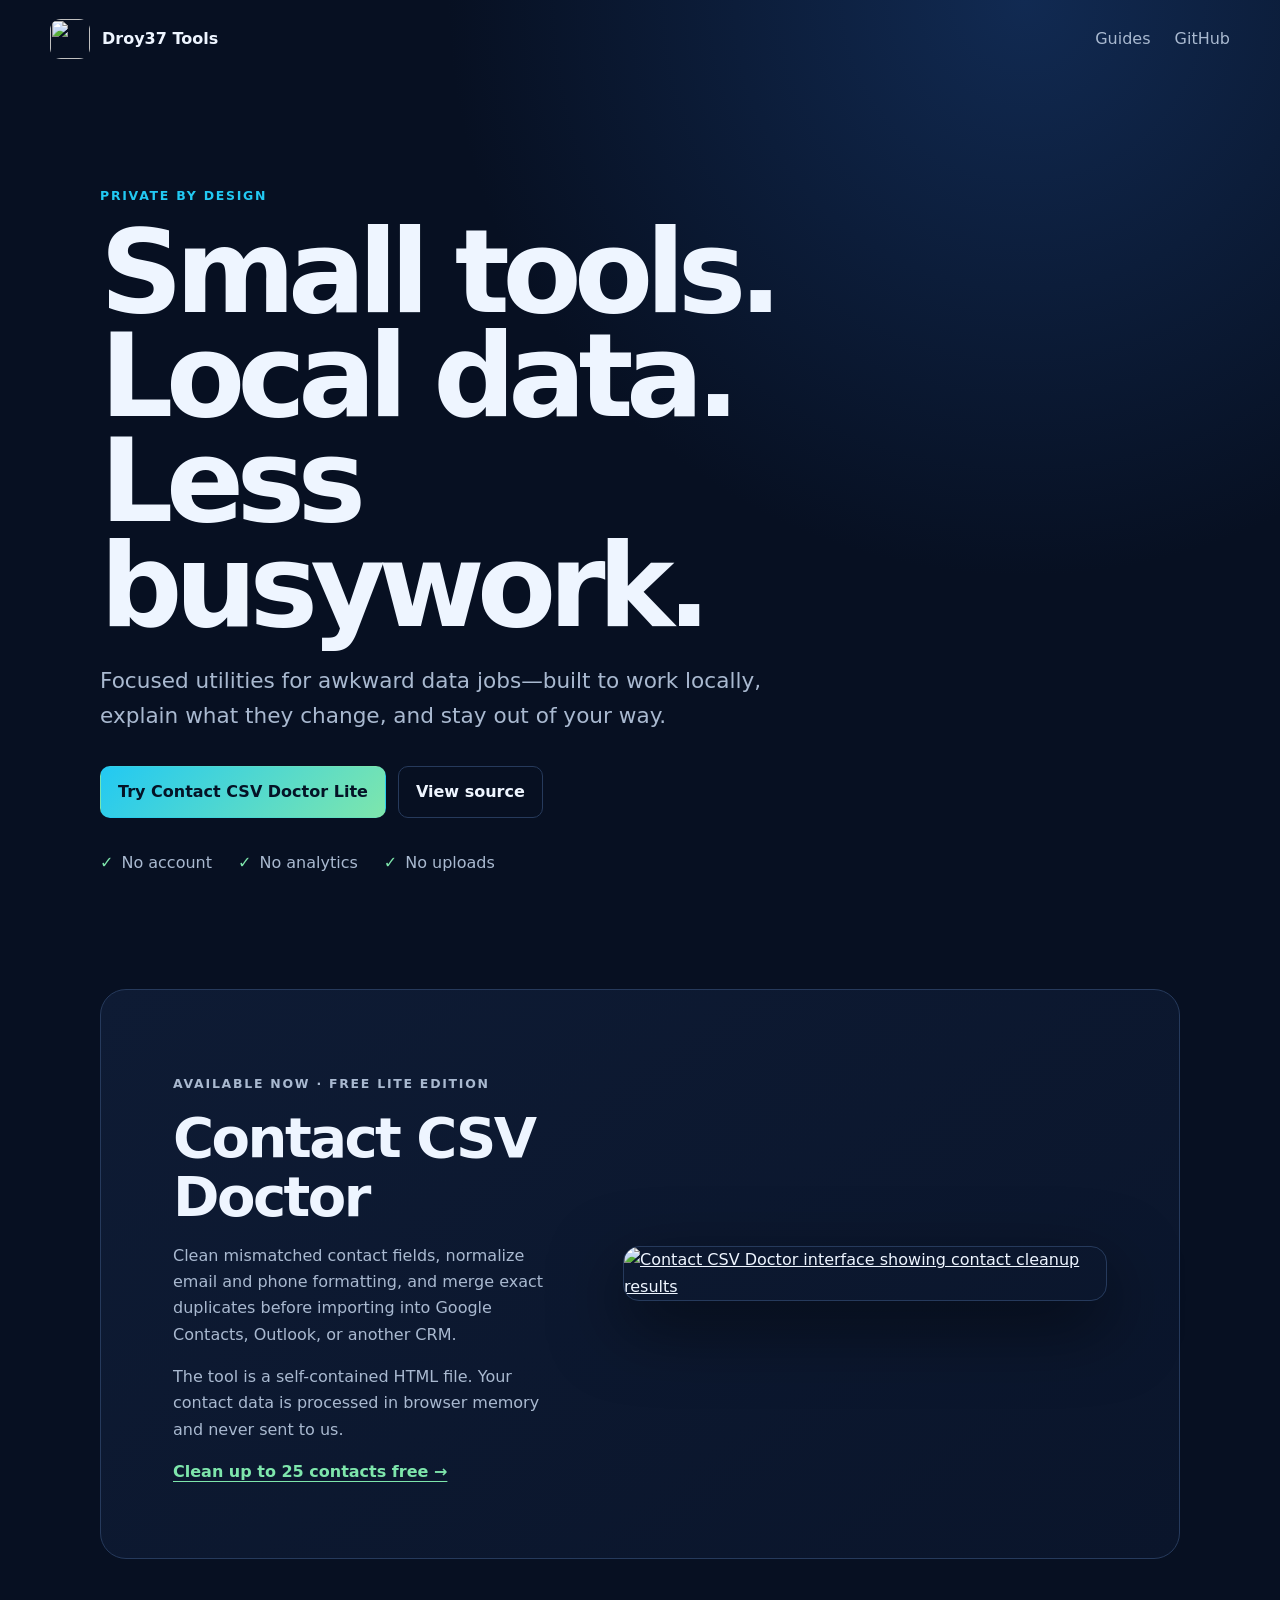
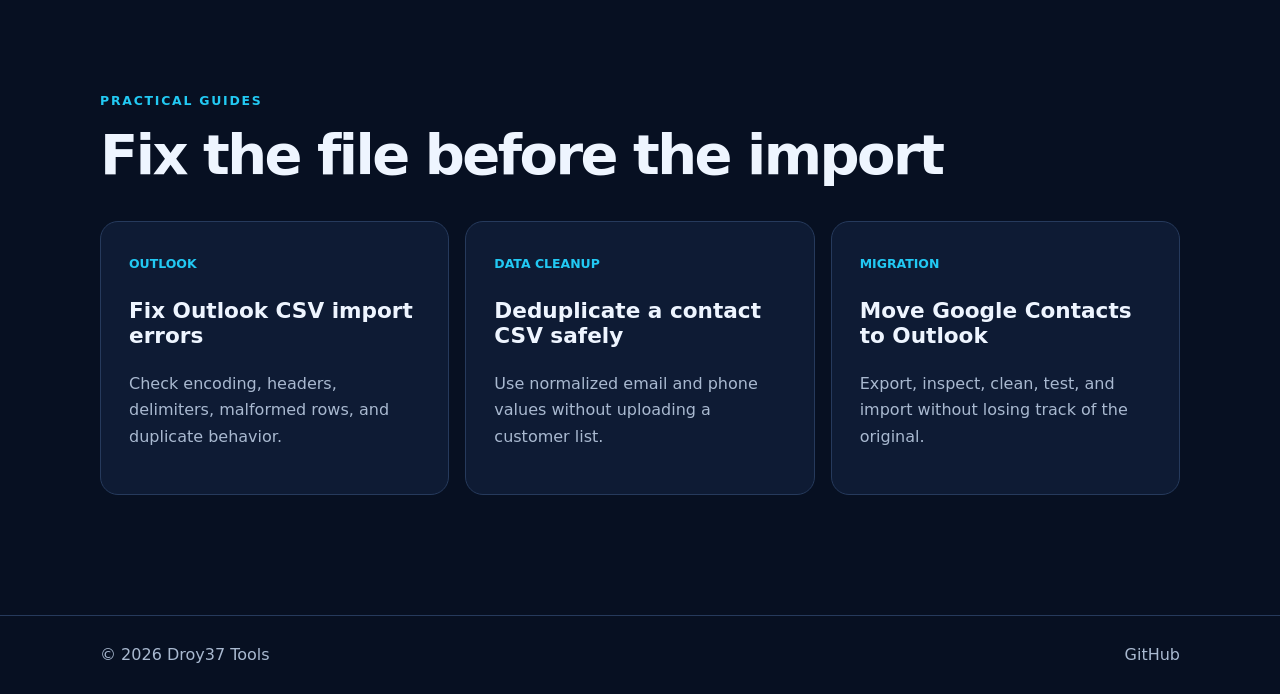
==== index.html @ afc52a99 "Launch Droy37 Tools brand site" ====
<!doctype html>
<html lang="en">
<head>
  <meta charset="utf-8">
  <meta name="viewport" content="width=device-width,initial-scale=1">
  <title>Droy37 Tools — Private, Practical Browser Tools</title>
  <meta name="description" content="Small, practical, privacy-friendly tools for everyday data and productivity tasks. Try Contact CSV Doctor free in your browser.">
  <link rel="canonical" href="https://droy37-tools.github.io/">
  <meta property="og:title" content="Droy37 Tools">
  <meta property="og:description" content="Small tools that keep your data on your device.">
  <meta property="og:type" content="website">
  <meta property="og:url" content="https://droy37-tools.github.io/">
  <meta property="og:image" content="https://droy37-tools.github.io/contact-csv-doctor/assets/preview.png">
  <link rel="stylesheet" href="/style.css">
  <script type="application/ld+json">{"@context":"https://schema.org","@type":"Organization","name":"Droy37 Tools","url":"https://droy37-tools.github.io/","sameAs":["https://github.com/Droy37-Tools"]}</script>
</head>
<body>
  <header class="site-header">
    <a class="brand" href="/"><img src="https://github.com/Droy37-Tools.png?size=96" width="40" height="40" alt=""><span>Droy37 Tools</span></a>
    <nav aria-label="Primary"><a href="#guides">Guides</a><a href="https://github.com/Droy37-Tools">GitHub</a></nav>
  </header>

  <main>
    <section class="hero wrap">
      <p class="eyebrow">Private by design</p>
      <h1>Small tools.<br>Local data.<br>Less busywork.</h1>
      <p class="lede">Focused utilities for awkward data jobs—built to work locally, explain what they change, and stay out of your way.</p>
      <div class="actions"><a class="button primary" href="https://droy37-tools.github.io/contact-csv-doctor/lite/">Try Contact CSV Doctor Lite</a><a class="button" href="https://github.com/Droy37-Tools/contact-csv-doctor">View source</a></div>
      <ul class="trust" aria-label="Product principles"><li>No account</li><li>No analytics</li><li>No uploads</li></ul>
    </section>

    <section class="product wrap" aria-labelledby="product-title">
      <div>
        <p class="eyebrow">Available now · Free Lite edition</p>
        <h2 id="product-title">Contact CSV Doctor</h2>
        <p>Clean mismatched contact fields, normalize email and phone formatting, and merge exact duplicates before importing into Google Contacts, Outlook, or another CRM.</p>
        <p>The tool is a self-contained HTML file. Your contact data is processed in browser memory and never sent to us.</p>
        <a class="text-link" href="https://droy37-tools.github.io/contact-csv-doctor/lite/">Clean up to 25 contacts free →</a>
      </div>
      <a class="preview" href="https://droy37-tools.github.io/contact-csv-doctor/lite/" aria-label="Open Contact CSV Doctor Lite"><img src="https://droy37-tools.github.io/contact-csv-doctor/assets/preview.png" alt="Contact CSV Doctor interface showing contact cleanup results" loading="lazy"></a>
    </section>

    <section class="guides wrap" id="guides" aria-labelledby="guides-title">
      <p class="eyebrow">Practical guides</p>
      <h2 id="guides-title">Fix the file before the import</h2>
      <div class="card-grid">
        <a class="card" href="/guides/fix-outlook-csv-import-errors/"><span>Outlook</span><h3>Fix Outlook CSV import errors</h3><p>Check encoding, headers, delimiters, malformed rows, and duplicate behavior.</p></a>
        <a class="card" href="/guides/deduplicate-contact-csv/"><span>Data cleanup</span><h3>Deduplicate a contact CSV safely</h3><p>Use normalized email and phone values without uploading a customer list.</p></a>
        <a class="card" href="/guides/google-contacts-to-outlook/"><span>Migration</span><h3>Move Google Contacts to Outlook</h3><p>Export, inspect, clean, test, and import without losing track of the original.</p></a>
      </div>
    </section>
  </main>

  <footer><div class="wrap"><span>© 2026 Droy37 Tools</span><a href="https://github.com/Droy37-Tools">GitHub</a></div></footer>
</body>
</html>
---- style.css ----
:root{color-scheme:dark;--bg:#071022;--panel:#0e1b34;--panel2:#122341;--text:#eef5ff;--muted:#a9b9d0;--line:#263a5c;--cyan:#22c9f3;--mint:#7ee6ac;--max:1080px}*{box-sizing:border-box}html{scroll-behavior:smooth}body{margin:0;background:radial-gradient(circle at 80% 0,#112a52 0,transparent 36rem),var(--bg);color:var(--text);font:16px/1.65 system-ui,-apple-system,"Segoe UI",sans-serif}a{color:inherit}.wrap{width:min(var(--max),calc(100% - 40px));margin-inline:auto}.site-header{width:min(1180px,calc(100% - 32px));height:78px;margin:auto;display:flex;align-items:center;justify-content:space-between}.brand{display:flex;align-items:center;gap:12px;text-decoration:none;font-weight:750}.brand img{border-radius:11px}.site-header nav{display:flex;gap:24px}.site-header nav a,footer a{color:var(--muted);text-decoration:none}.site-header nav a:hover,footer a:hover{color:var(--text)}.hero{padding:96px 0 112px}.eyebrow{color:var(--cyan);font-size:.78rem;font-weight:800;letter-spacing:.14em;text-transform:uppercase}.hero h1{max-width:820px;margin:12px 0 24px;font-size:clamp(3.25rem,9vw,7.4rem);line-height:.91;letter-spacing:-.065em}.lede{max-width:680px;color:var(--muted);font-size:clamp(1.08rem,2vw,1.35rem)}.actions{display:flex;flex-wrap:wrap;gap:12px;margin-top:32px}.button{display:inline-block;border:1px solid var(--line);border-radius:10px;padding:12px 17px;text-decoration:none;font-weight:750}.button:hover{border-color:var(--cyan)}.button.primary{border-color:transparent;background:linear-gradient(135deg,var(--cyan),var(--mint));color:#041326}.trust{display:flex;flex-wrap:wrap;gap:26px;margin:32px 0 0;padding:0;color:var(--muted);list-style:none}.trust li::before{content:"✓";margin-right:8px;color:var(--mint);font-weight:900}.product{display:grid;grid-template-columns:.9fr 1.1fr;gap:54px;align-items:center;padding:72px;border:1px solid var(--line);border-radius:26px;background:linear-gradient(145deg,var(--panel),#0a152b)}h2{margin:.25em 0;font-size:clamp(2rem,5vw,3.5rem);line-height:1.05;letter-spacing:-.045em}h3{font-size:1.35rem;line-height:1.2}.product p,.card p,.article p,.article li{color:var(--muted)}.text-link{color:var(--mint);font-weight:750;text-underline-offset:4px}.preview{display:block}.preview img{display:block;width:100%;border:1px solid var(--line);border-radius:16px;box-shadow:0 24px 70px #0008}.guides{padding:120px 0}.card-grid{display:grid;grid-template-columns:repeat(3,1fr);gap:16px;margin-top:36px}.card{min-height:245px;padding:28px;border:1px solid var(--line);border-radius:18px;background:var(--panel);text-decoration:none;transition:.18s transform,.18s border-color}.card:hover{transform:translateY(-3px);border-color:var(--cyan)}.card span{color:var(--cyan);font-size:.78rem;font-weight:800;text-transform:uppercase}.article{max-width:780px;padding:68px 0 110px}.breadcrumbs{color:var(--muted);font-size:.92rem}.breadcrumbs a{color:var(--muted)}.article h1{margin:16px 0 24px;font-size:clamp(2.5rem,7vw,4.8rem);line-height:1;letter-spacing:-.055em}.article h2{margin-top:2.1em;font-size:1.75rem}.article h3{margin-top:1.8em}.article li{margin:.55em 0}.answer{margin:34px 0;padding:22px 24px;border-left:4px solid var(--mint);background:var(--panel);border-radius:0 12px 12px 0}.note{padding:18px 20px;border:1px solid var(--line);border-radius:12px;background:var(--panel)}code{padding:.15em .35em;border-radius:5px;background:var(--panel2);color:#ccecff}.article .button{margin-top:18px}footer{border-top:1px solid var(--line);color:var(--muted)}footer .wrap{display:flex;justify-content:space-between;padding:26px 0}@media(max-width:760px){.hero{padding:62px 0 82px}.product{grid-template-columns:1fr;padding:30px;gap:28px}.card-grid{grid-template-columns:1fr}.guides{padding:84px 0}.site-header nav a:first-child{display:none}}
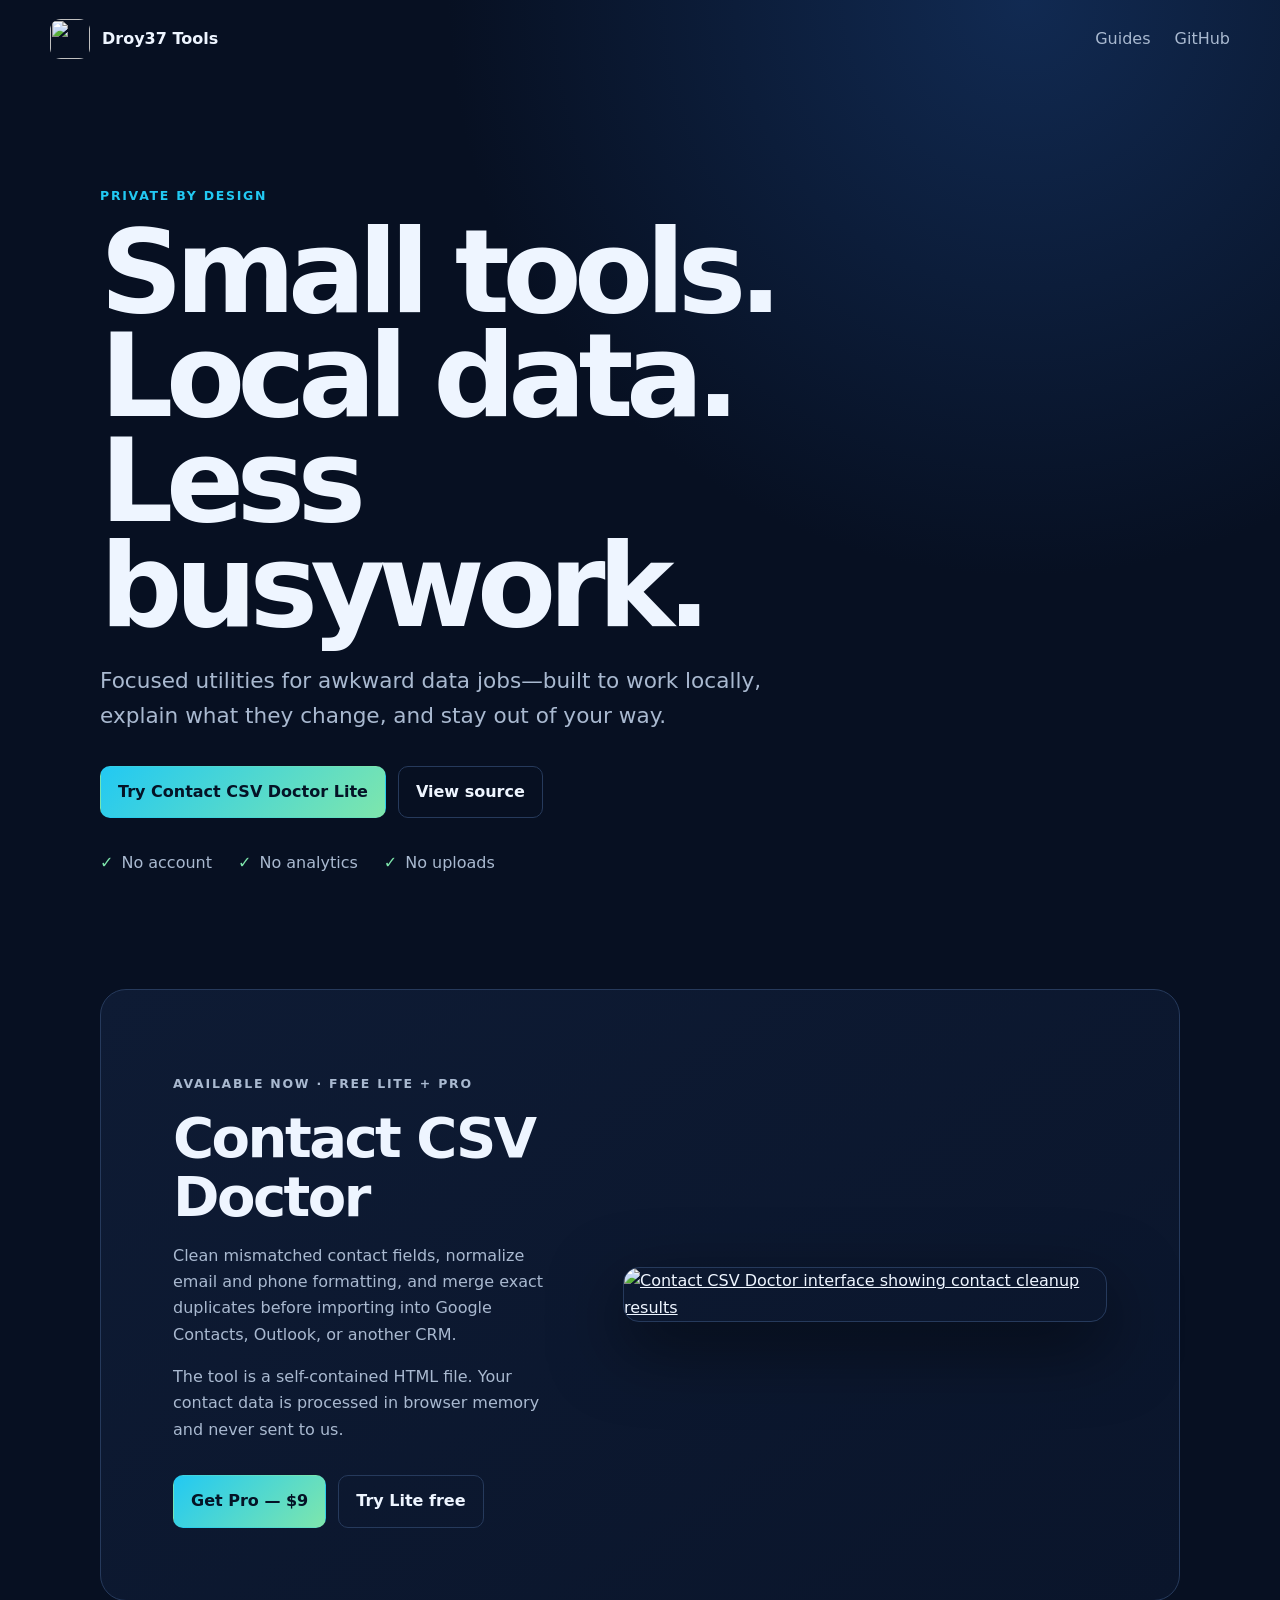
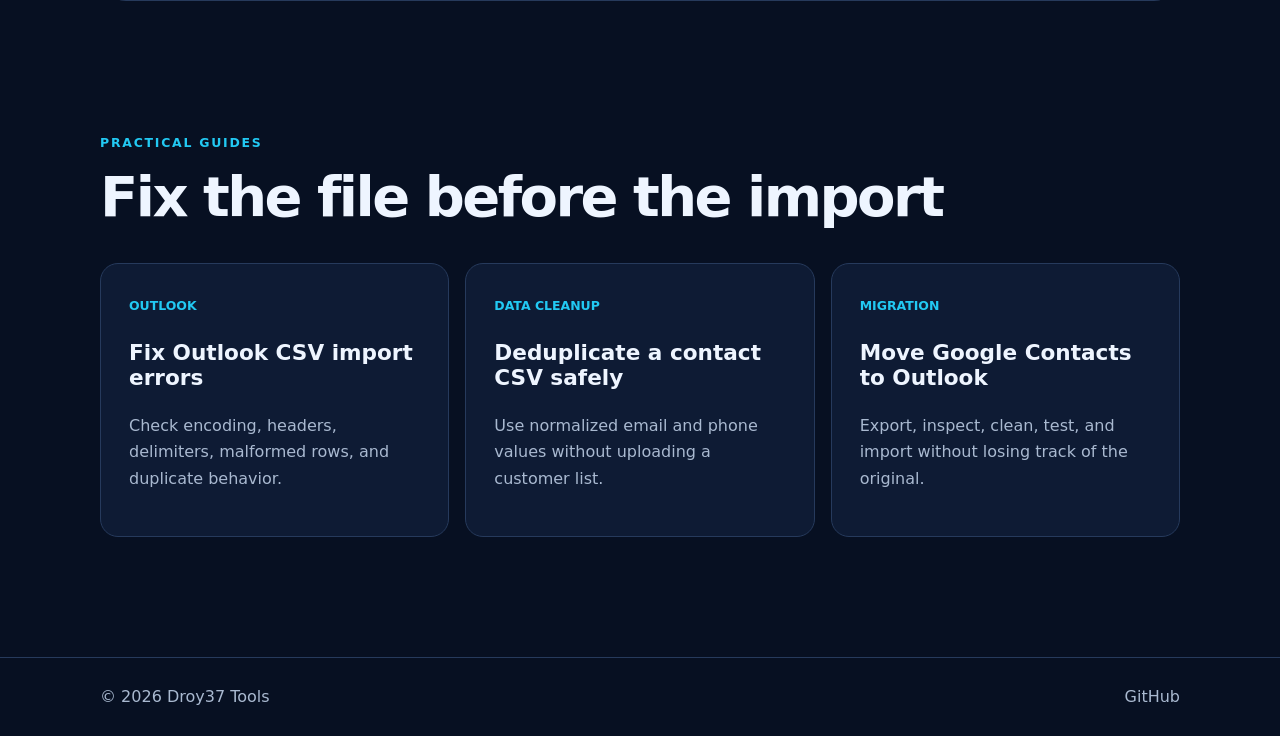
==== commit f29ef2d3: "Add live Pro purchase links" ====
--- a/index.html
+++ b/index.html
@@ -31,11 +31,11 @@
 
     <section class="product wrap" aria-labelledby="product-title">
       <div>
-        <p class="eyebrow">Available now · Free Lite edition</p>
+        <p class="eyebrow">Available now · Free Lite + Pro</p>
         <h2 id="product-title">Contact CSV Doctor</h2>
         <p>Clean mismatched contact fields, normalize email and phone formatting, and merge exact duplicates before importing into Google Contacts, Outlook, or another CRM.</p>
         <p>The tool is a self-contained HTML file. Your contact data is processed in browser memory and never sent to us.</p>
-        <a class="text-link" href="https://droy37-tools.github.io/contact-csv-doctor/lite/">Clean up to 25 contacts free →</a>
+        <div class="actions"><a class="button primary" href="https://ko-fi.com/s/b82ea523ce">Get Pro — $9</a><a class="button" href="https://droy37-tools.github.io/contact-csv-doctor/lite/">Try Lite free</a></div>
       </div>
       <a class="preview" href="https://droy37-tools.github.io/contact-csv-doctor/lite/" aria-label="Open Contact CSV Doctor Lite"><img src="https://droy37-tools.github.io/contact-csv-doctor/assets/preview.png" alt="Contact CSV Doctor interface showing contact cleanup results" loading="lazy"></a>
     </section>
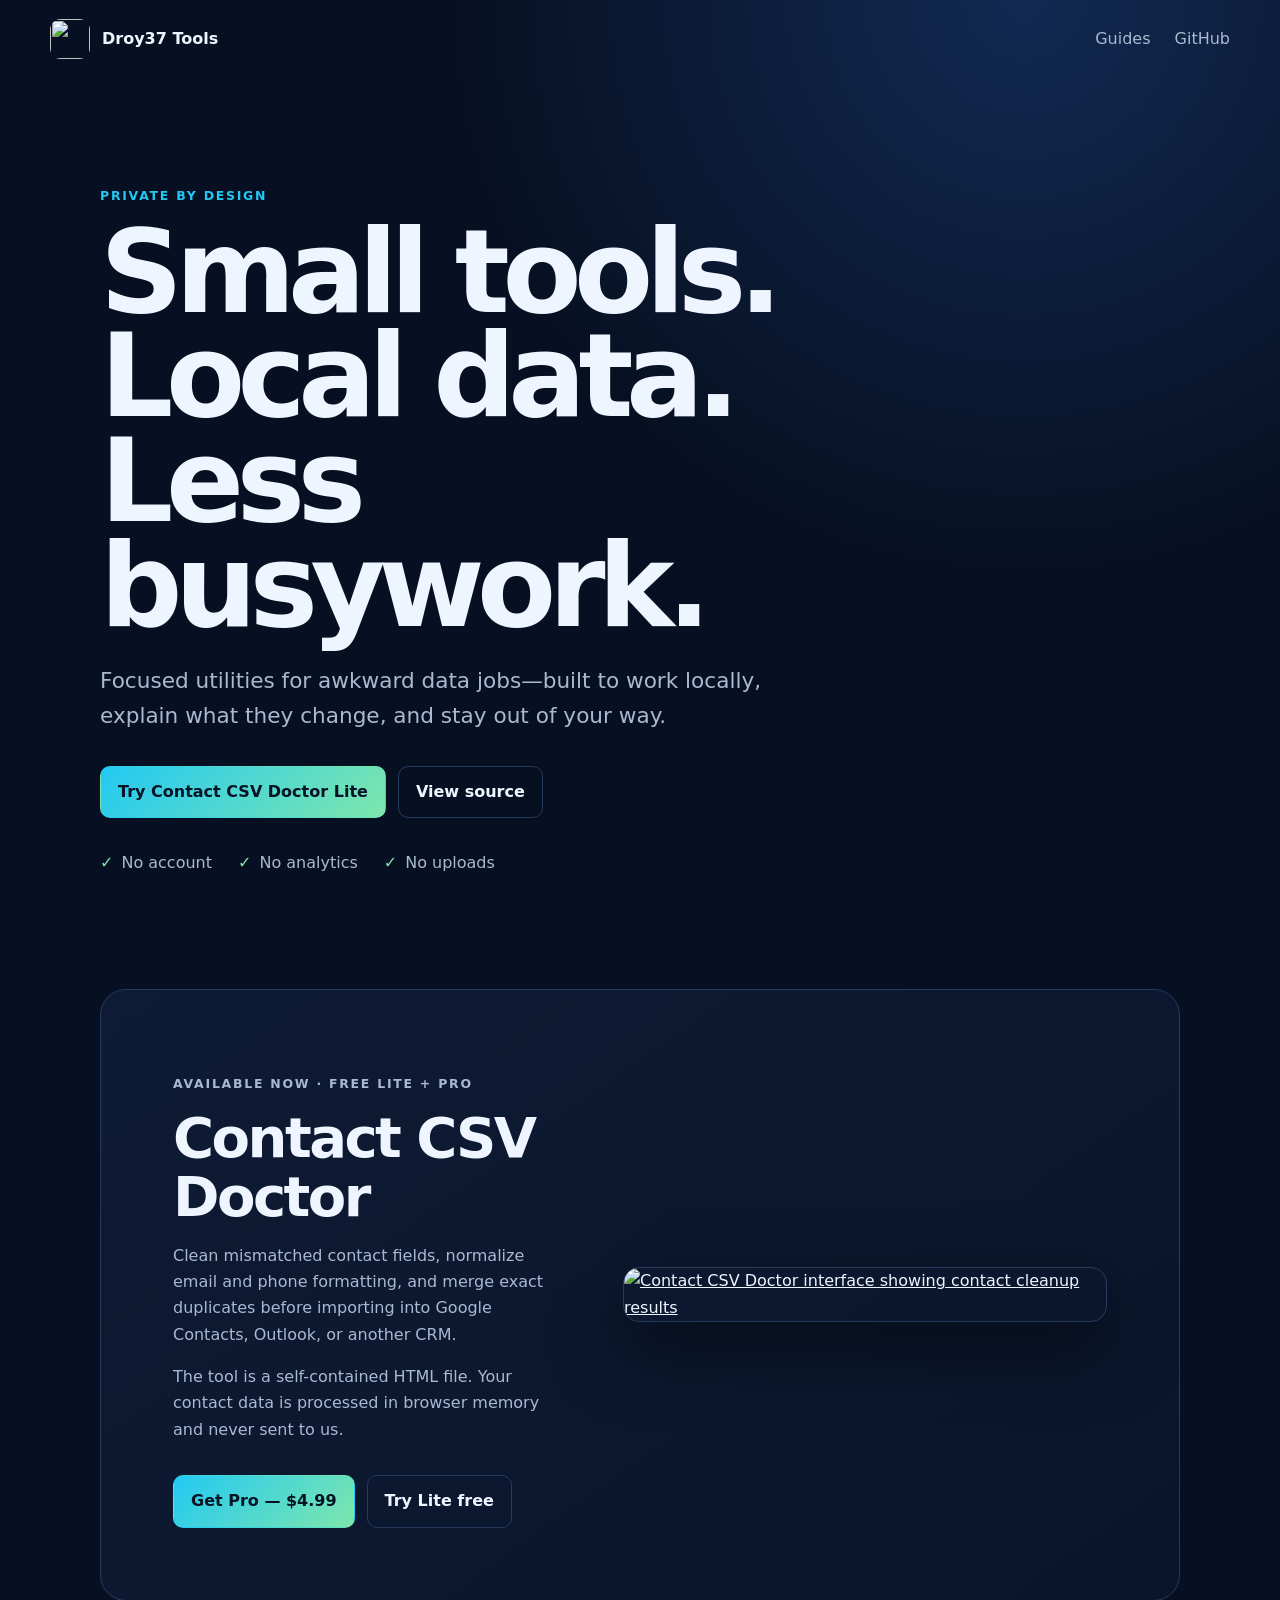
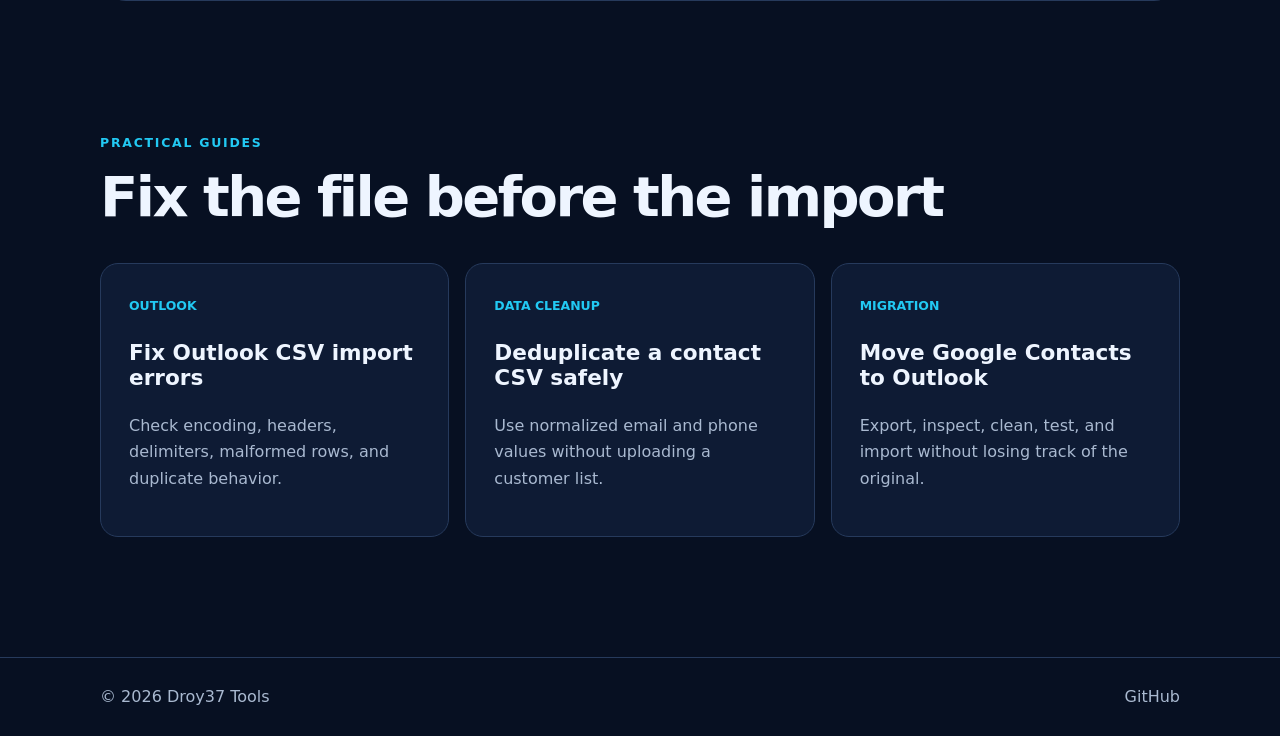
==== commit bf9e507a: "Set Pro launch price to 4.99" ====
--- a/index.html
+++ b/index.html
@@ -35,7 +35,7 @@
         <h2 id="product-title">Contact CSV Doctor</h2>
         <p>Clean mismatched contact fields, normalize email and phone formatting, and merge exact duplicates before importing into Google Contacts, Outlook, or another CRM.</p>
         <p>The tool is a self-contained HTML file. Your contact data is processed in browser memory and never sent to us.</p>
-        <div class="actions"><a class="button primary" href="https://ko-fi.com/s/b82ea523ce">Get Pro — $9</a><a class="button" href="https://droy37-tools.github.io/contact-csv-doctor/lite/">Try Lite free</a></div>
+        <div class="actions"><a class="button primary" href="https://ko-fi.com/s/b82ea523ce">Get Pro — $4.99</a><a class="button" href="https://droy37-tools.github.io/contact-csv-doctor/lite/">Try Lite free</a></div>
       </div>
       <a class="preview" href="https://droy37-tools.github.io/contact-csv-doctor/lite/" aria-label="Open Contact CSV Doctor Lite"><img src="https://droy37-tools.github.io/contact-csv-doctor/assets/preview.png" alt="Contact CSV Doctor interface showing contact cleanup results" loading="lazy"></a>
     </section>
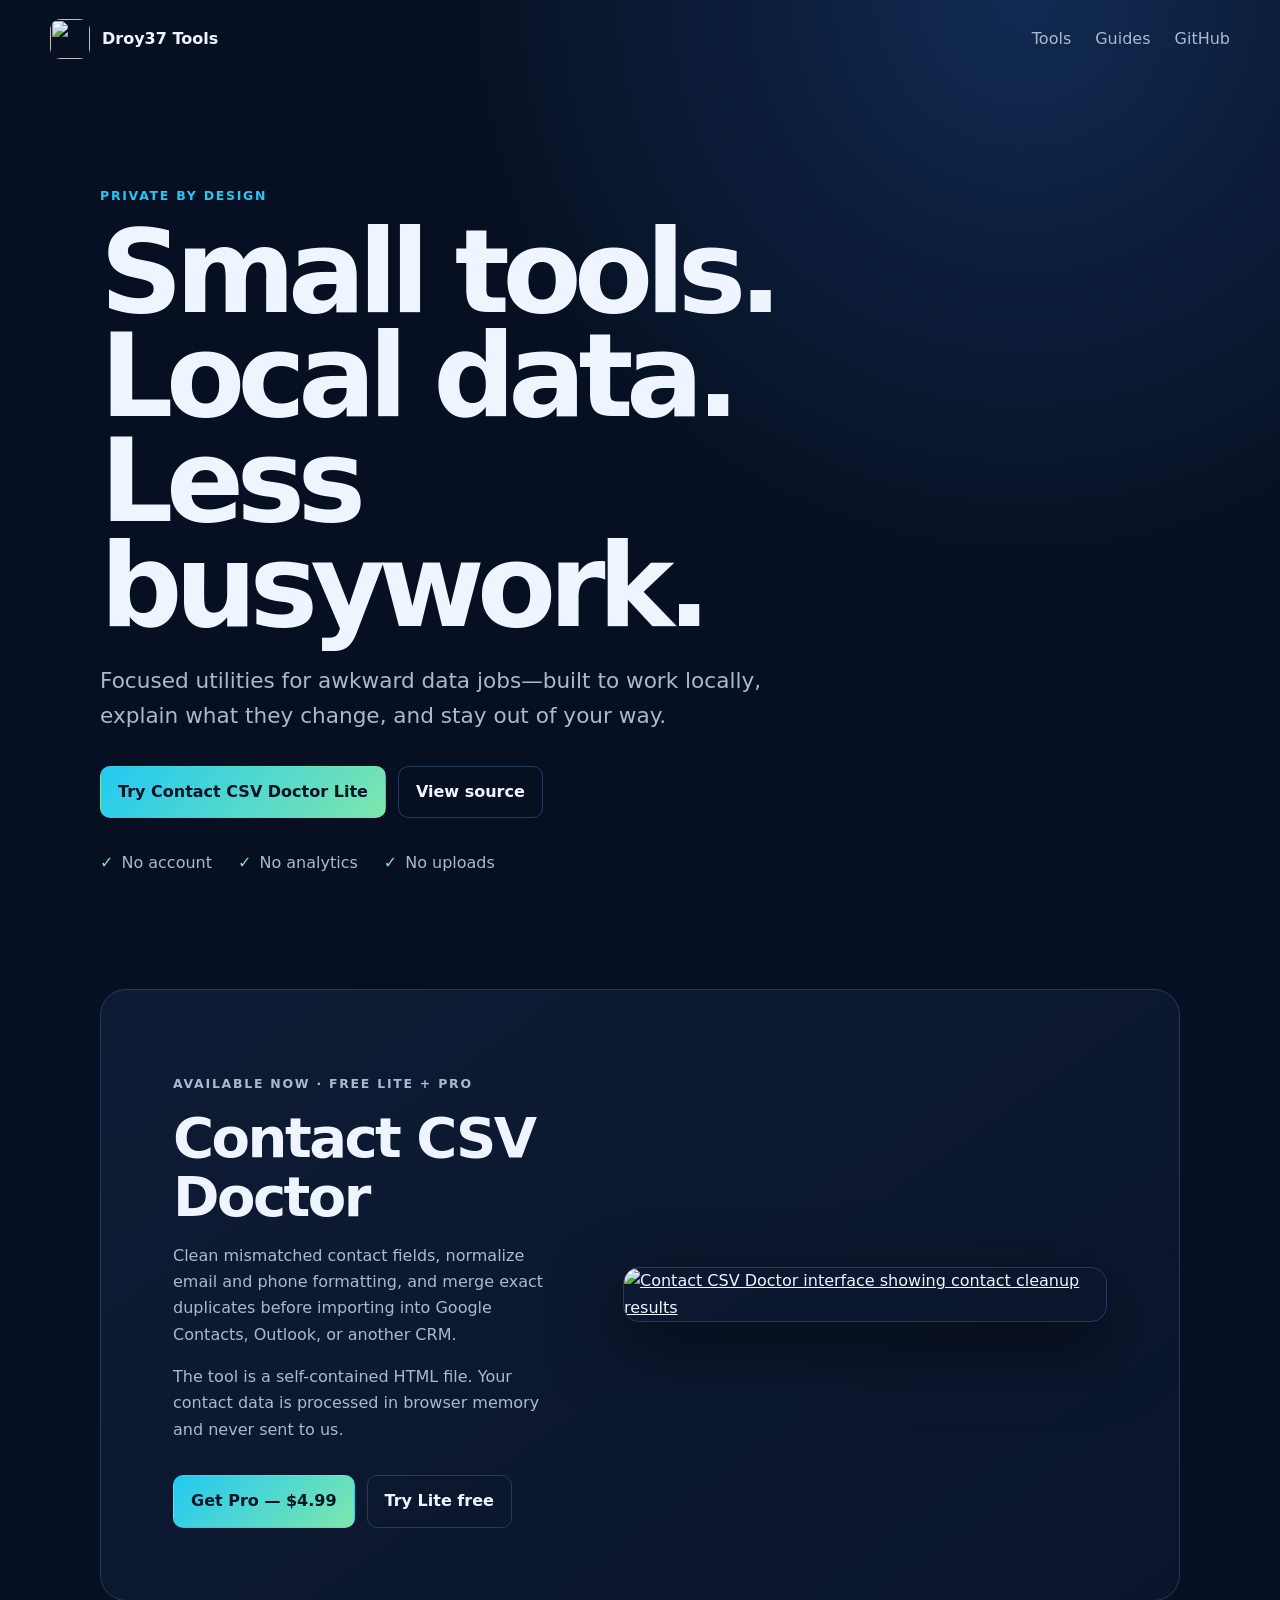
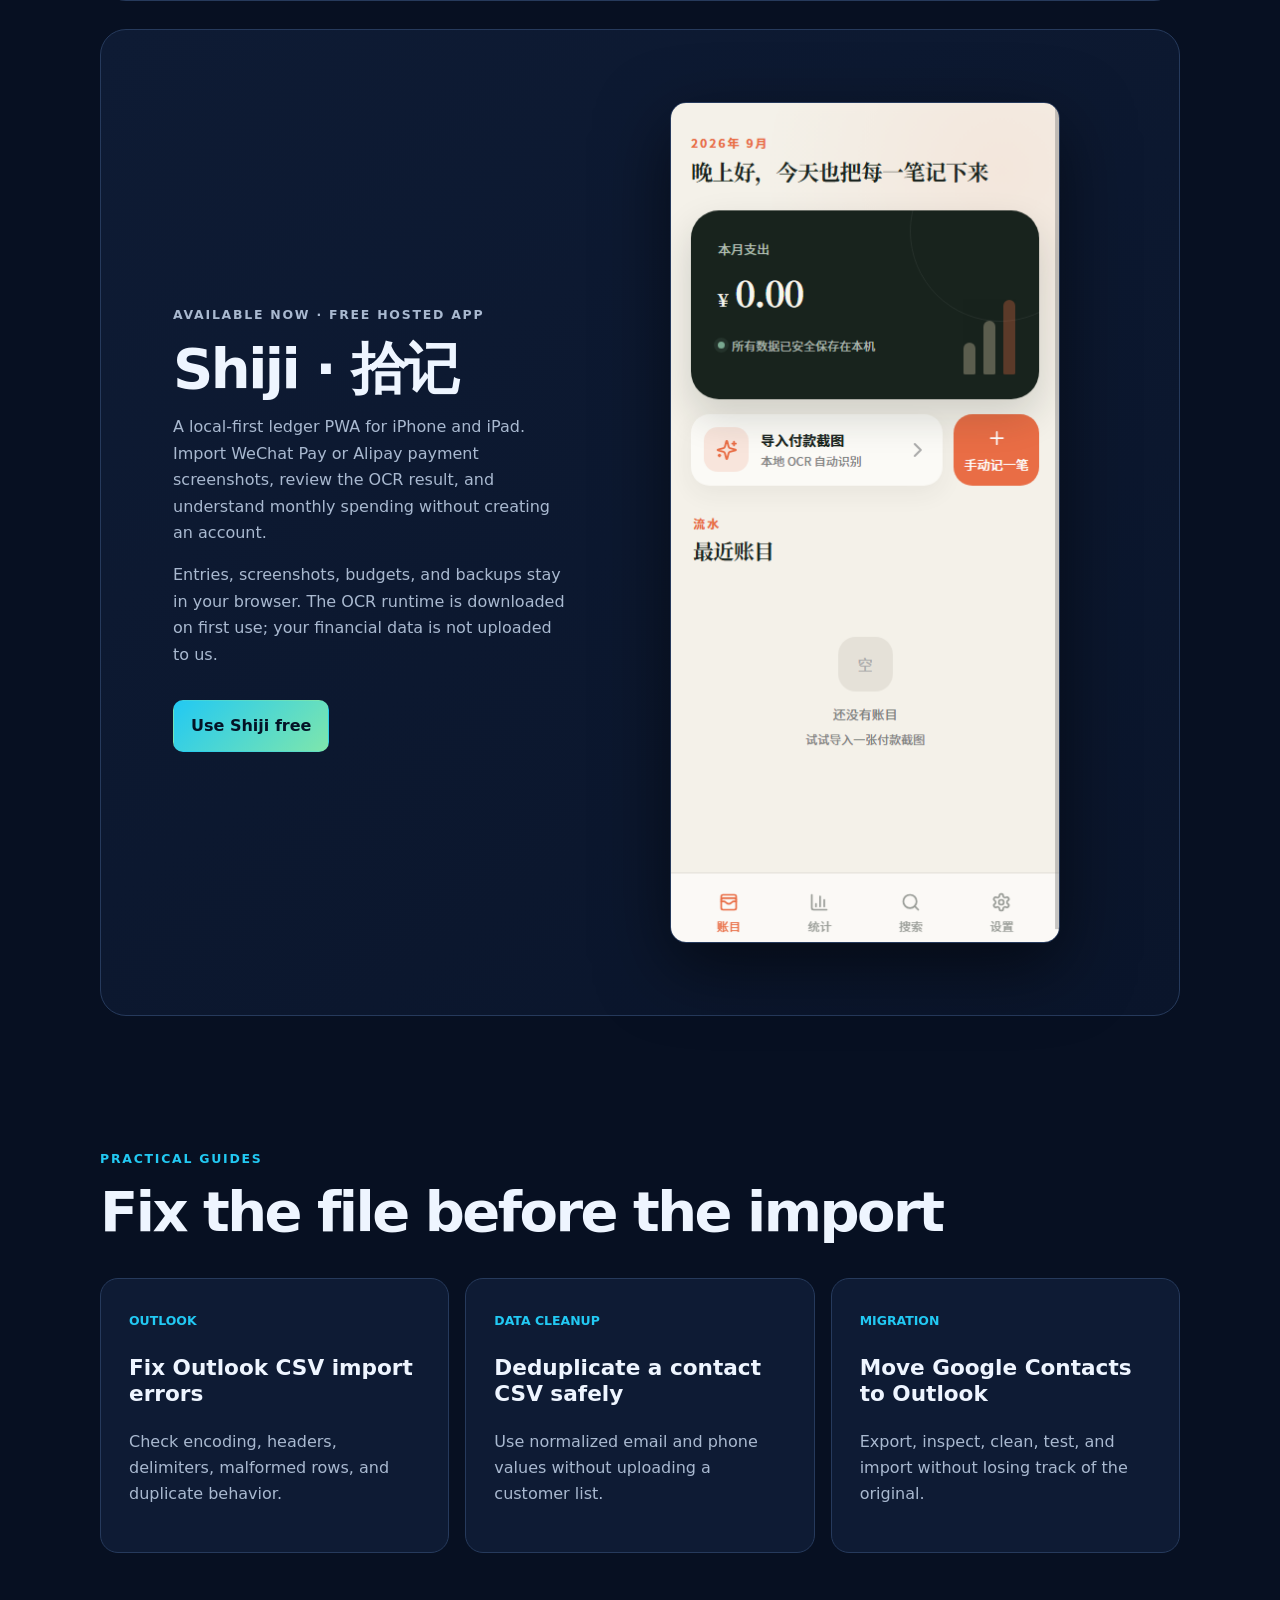
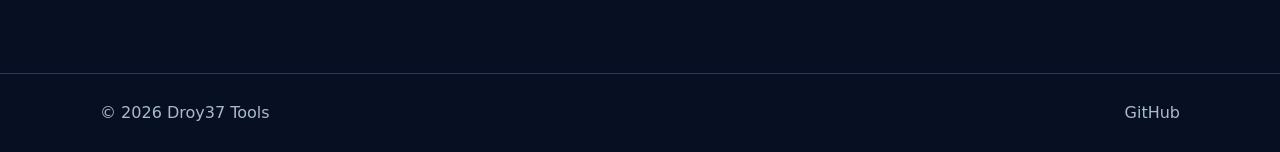
==== commit 7ed9e4ed: "Add Shiji to tools showcase" ====
--- a/index.html
+++ b/index.html
@@ -4,7 +4,7 @@
   <meta charset="utf-8">
   <meta name="viewport" content="width=device-width,initial-scale=1">
   <title>Droy37 Tools — Private, Practical Browser Tools</title>
-  <meta name="description" content="Small, practical, privacy-friendly tools for everyday data and productivity tasks. Try Contact CSV Doctor free in your browser.">
+  <meta name="description" content="Small, privacy-friendly browser tools for contact cleanup and local-first personal finance. Try Contact CSV Doctor and Shiji.">
   <link rel="canonical" href="https://droy37-tools.github.io/">
   <meta property="og:title" content="Droy37 Tools">
   <meta property="og:description" content="Small tools that keep your data on your device.">
@@ -12,12 +12,13 @@
   <meta property="og:url" content="https://droy37-tools.github.io/">
   <meta property="og:image" content="https://droy37-tools.github.io/contact-csv-doctor/assets/preview.png">
   <link rel="stylesheet" href="/style.css">
+  <style>.product+.product{margin-top:28px}.shiji-preview{width:min(100%,390px);justify-self:center}</style>
   <script type="application/ld+json">{"@context":"https://schema.org","@type":"Organization","name":"Droy37 Tools","url":"https://droy37-tools.github.io/","sameAs":["https://github.com/Droy37-Tools"]}</script>
 </head>
 <body>
   <header class="site-header">
     <a class="brand" href="/"><img src="https://github.com/Droy37-Tools.png?size=96" width="40" height="40" alt=""><span>Droy37 Tools</span></a>
-    <nav aria-label="Primary"><a href="#guides">Guides</a><a href="https://github.com/Droy37-Tools">GitHub</a></nav>
+    <nav aria-label="Primary"><a href="#tools">Tools</a><a href="#guides">Guides</a><a href="https://github.com/Droy37-Tools">GitHub</a></nav>
   </header>
 
   <main>
@@ -29,7 +30,7 @@
       <ul class="trust" aria-label="Product principles"><li>No account</li><li>No analytics</li><li>No uploads</li></ul>
     </section>
 
-    <section class="product wrap" aria-labelledby="product-title">
+    <section class="product wrap" id="tools" aria-labelledby="product-title">
       <div>
         <p class="eyebrow">Available now · Free Lite + Pro</p>
         <h2 id="product-title">Contact CSV Doctor</h2>
@@ -38,6 +39,17 @@
         <div class="actions"><a class="button primary" href="https://ko-fi.com/s/b82ea523ce">Get Pro — $4.99</a><a class="button" href="https://droy37-tools.github.io/contact-csv-doctor/lite/">Try Lite free</a></div>
       </div>
       <a class="preview" href="https://droy37-tools.github.io/contact-csv-doctor/lite/" aria-label="Open Contact CSV Doctor Lite"><img src="https://droy37-tools.github.io/contact-csv-doctor/assets/preview.png" alt="Contact CSV Doctor interface showing contact cleanup results" loading="lazy"></a>
+    </section>
+
+    <section class="product wrap" aria-labelledby="shiji-title">
+      <div>
+        <p class="eyebrow">Available now · Free hosted app</p>
+        <h2 id="shiji-title">Shiji · 拾记</h2>
+        <p>A local-first ledger PWA for iPhone and iPad. Import WeChat Pay or Alipay payment screenshots, review the OCR result, and understand monthly spending without creating an account.</p>
+        <p>Entries, screenshots, budgets, and backups stay in your browser. The OCR runtime is downloaded on first use; your financial data is not uploaded to us.</p>
+        <div class="actions"><a class="button primary" href="https://shiji-ledger.pages.dev/">Use Shiji free</a></div>
+      </div>
+      <a class="preview shiji-preview" href="https://shiji-ledger.pages.dev/" aria-label="Open Shiji"><img src="/assets/shiji-ledger-preview.png" alt="Shiji local-first ledger interface on iPhone" loading="lazy"></a>
     </section>
 
     <section class="guides wrap" id="guides" aria-labelledby="guides-title">
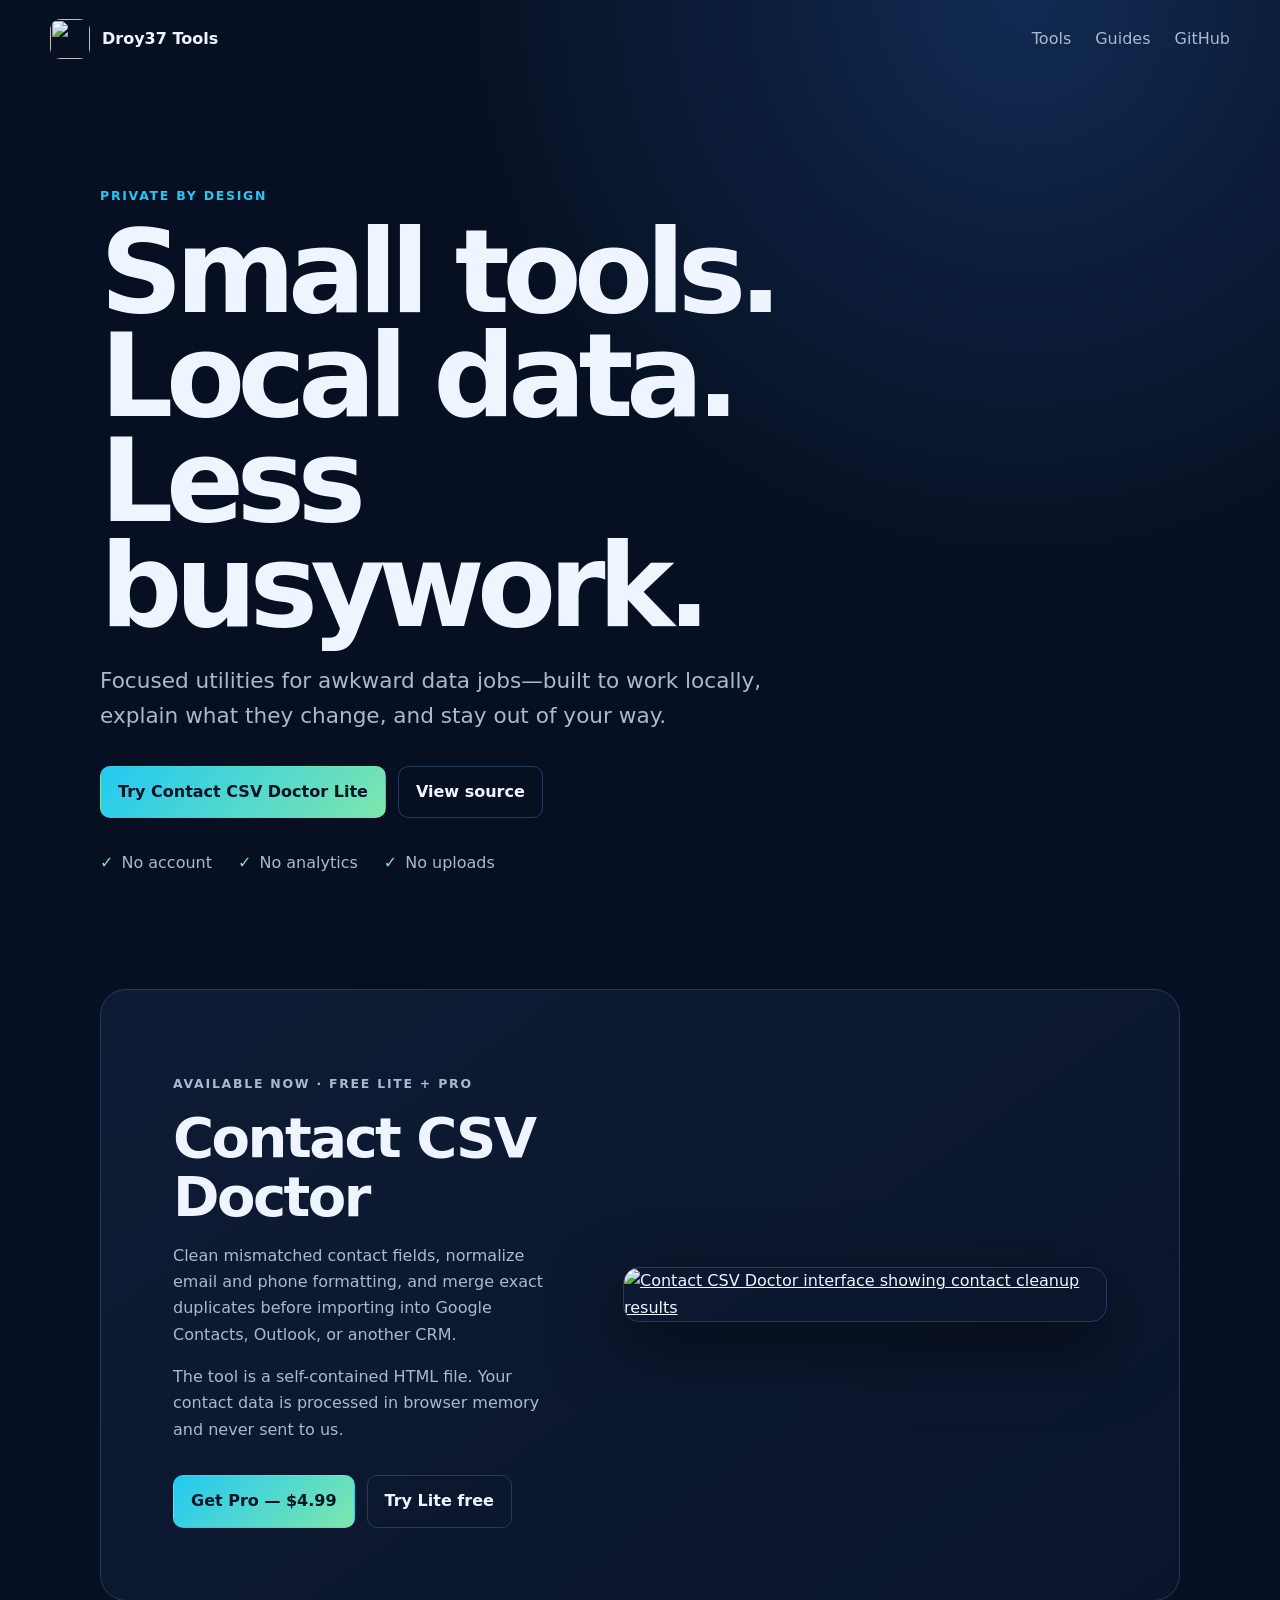
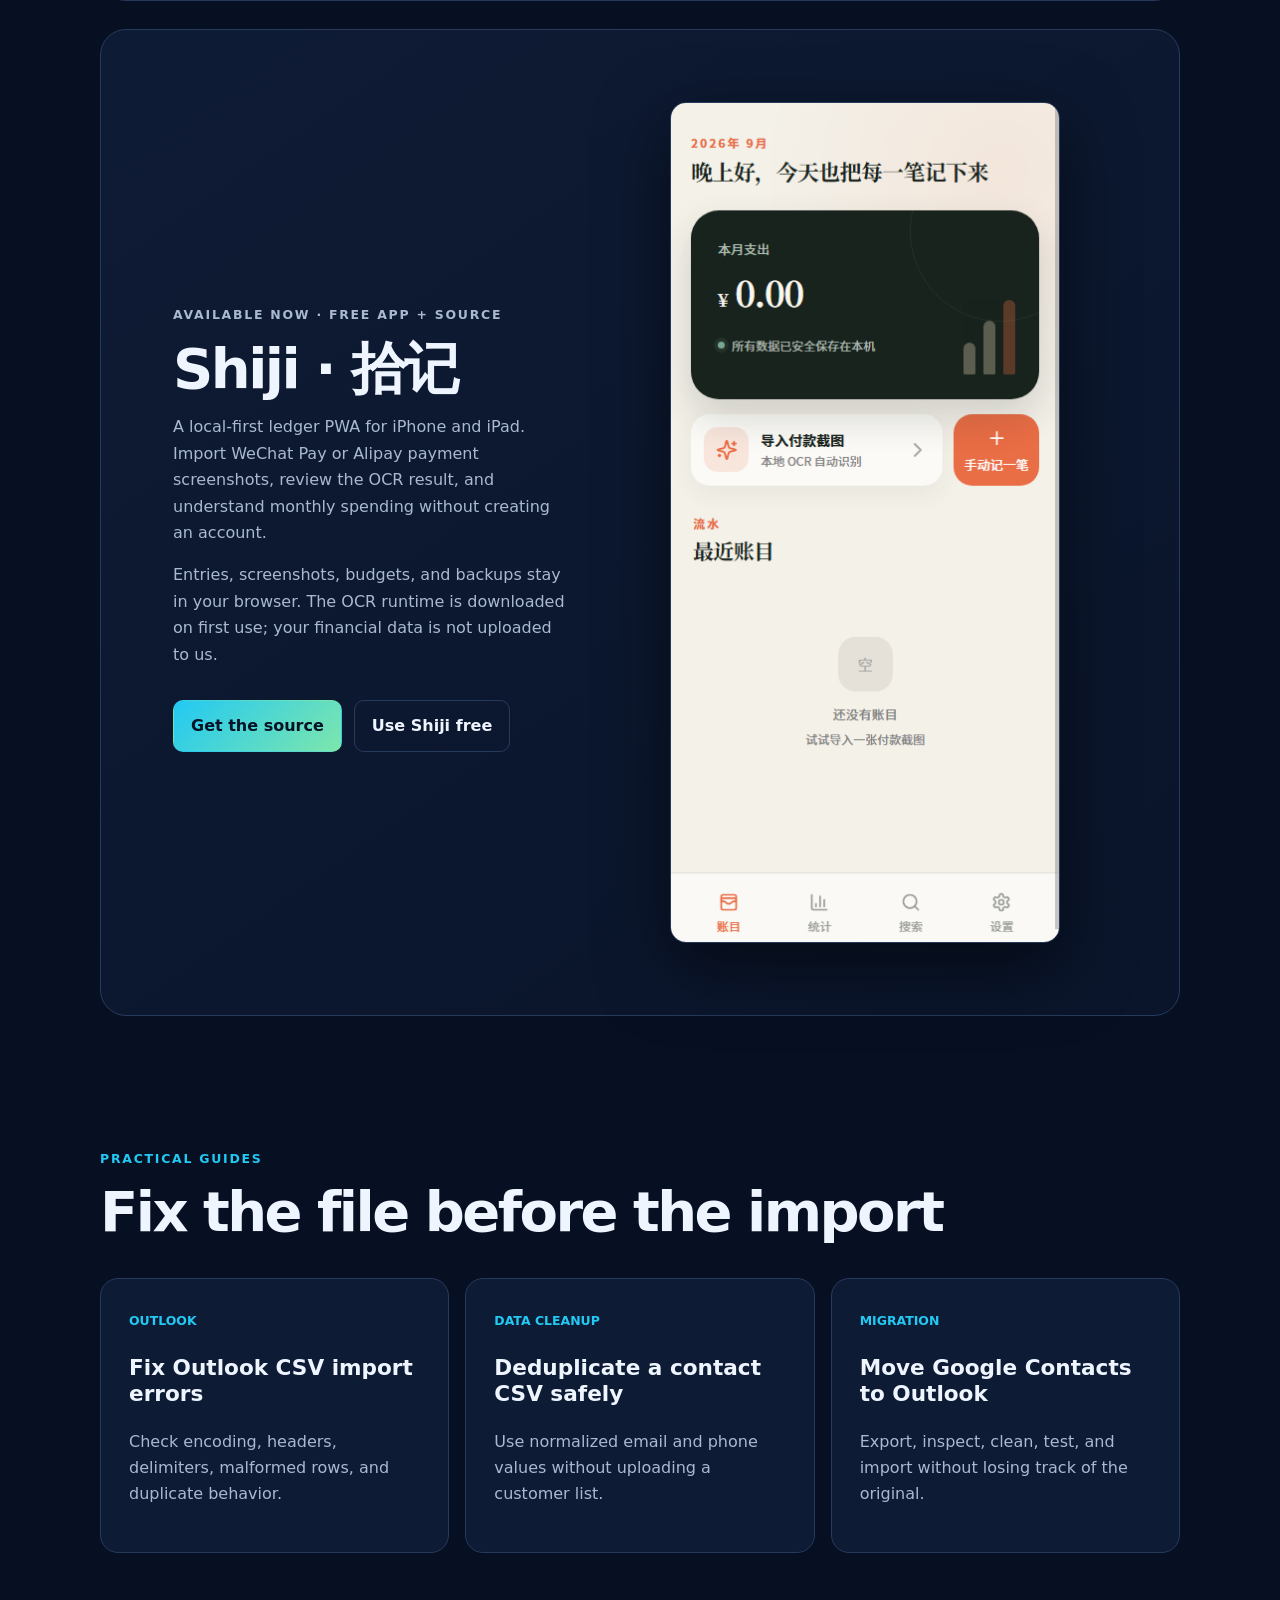
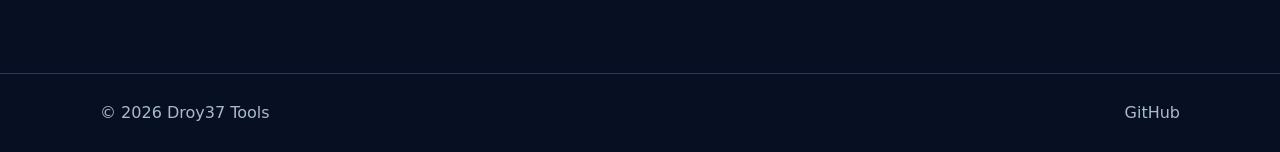
==== commit cbc68e37: "Link Shiji source listing" ====
--- a/index.html
+++ b/index.html
@@ -43,11 +43,11 @@
 
     <section class="product wrap" aria-labelledby="shiji-title">
       <div>
-        <p class="eyebrow">Available now · Free hosted app</p>
+        <p class="eyebrow">Available now · Free app + source</p>
         <h2 id="shiji-title">Shiji · 拾记</h2>
         <p>A local-first ledger PWA for iPhone and iPad. Import WeChat Pay or Alipay payment screenshots, review the OCR result, and understand monthly spending without creating an account.</p>
         <p>Entries, screenshots, budgets, and backups stay in your browser. The OCR runtime is downloaded on first use; your financial data is not uploaded to us.</p>
-        <div class="actions"><a class="button primary" href="https://shiji-ledger.pages.dev/">Use Shiji free</a></div>
+        <div class="actions"><a class="button primary" href="https://ko-fi.com/s/3daec09335">Get the source</a><a class="button" href="https://shiji-ledger.pages.dev/">Use Shiji free</a></div>
       </div>
       <a class="preview shiji-preview" href="https://shiji-ledger.pages.dev/" aria-label="Open Shiji"><img src="/assets/shiji-ledger-preview.png" alt="Shiji local-first ledger interface on iPhone" loading="lazy"></a>
     </section>
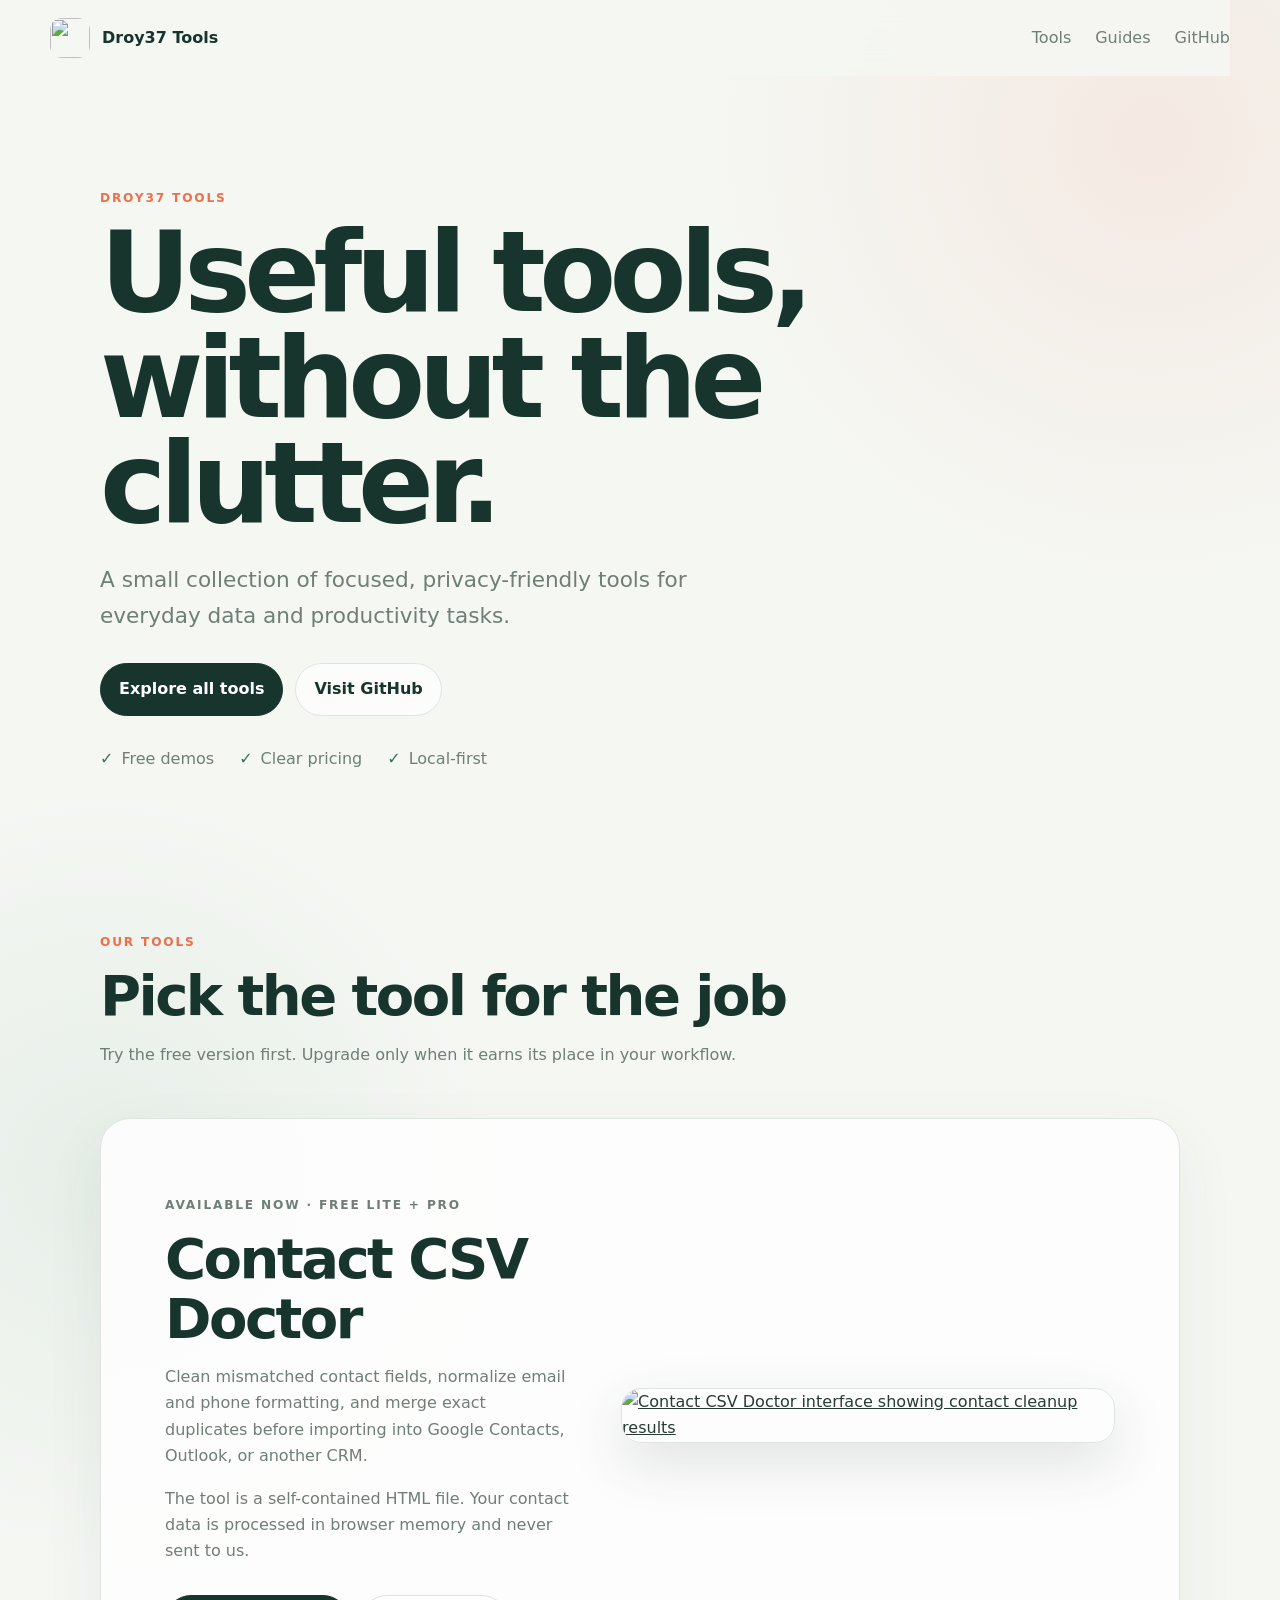
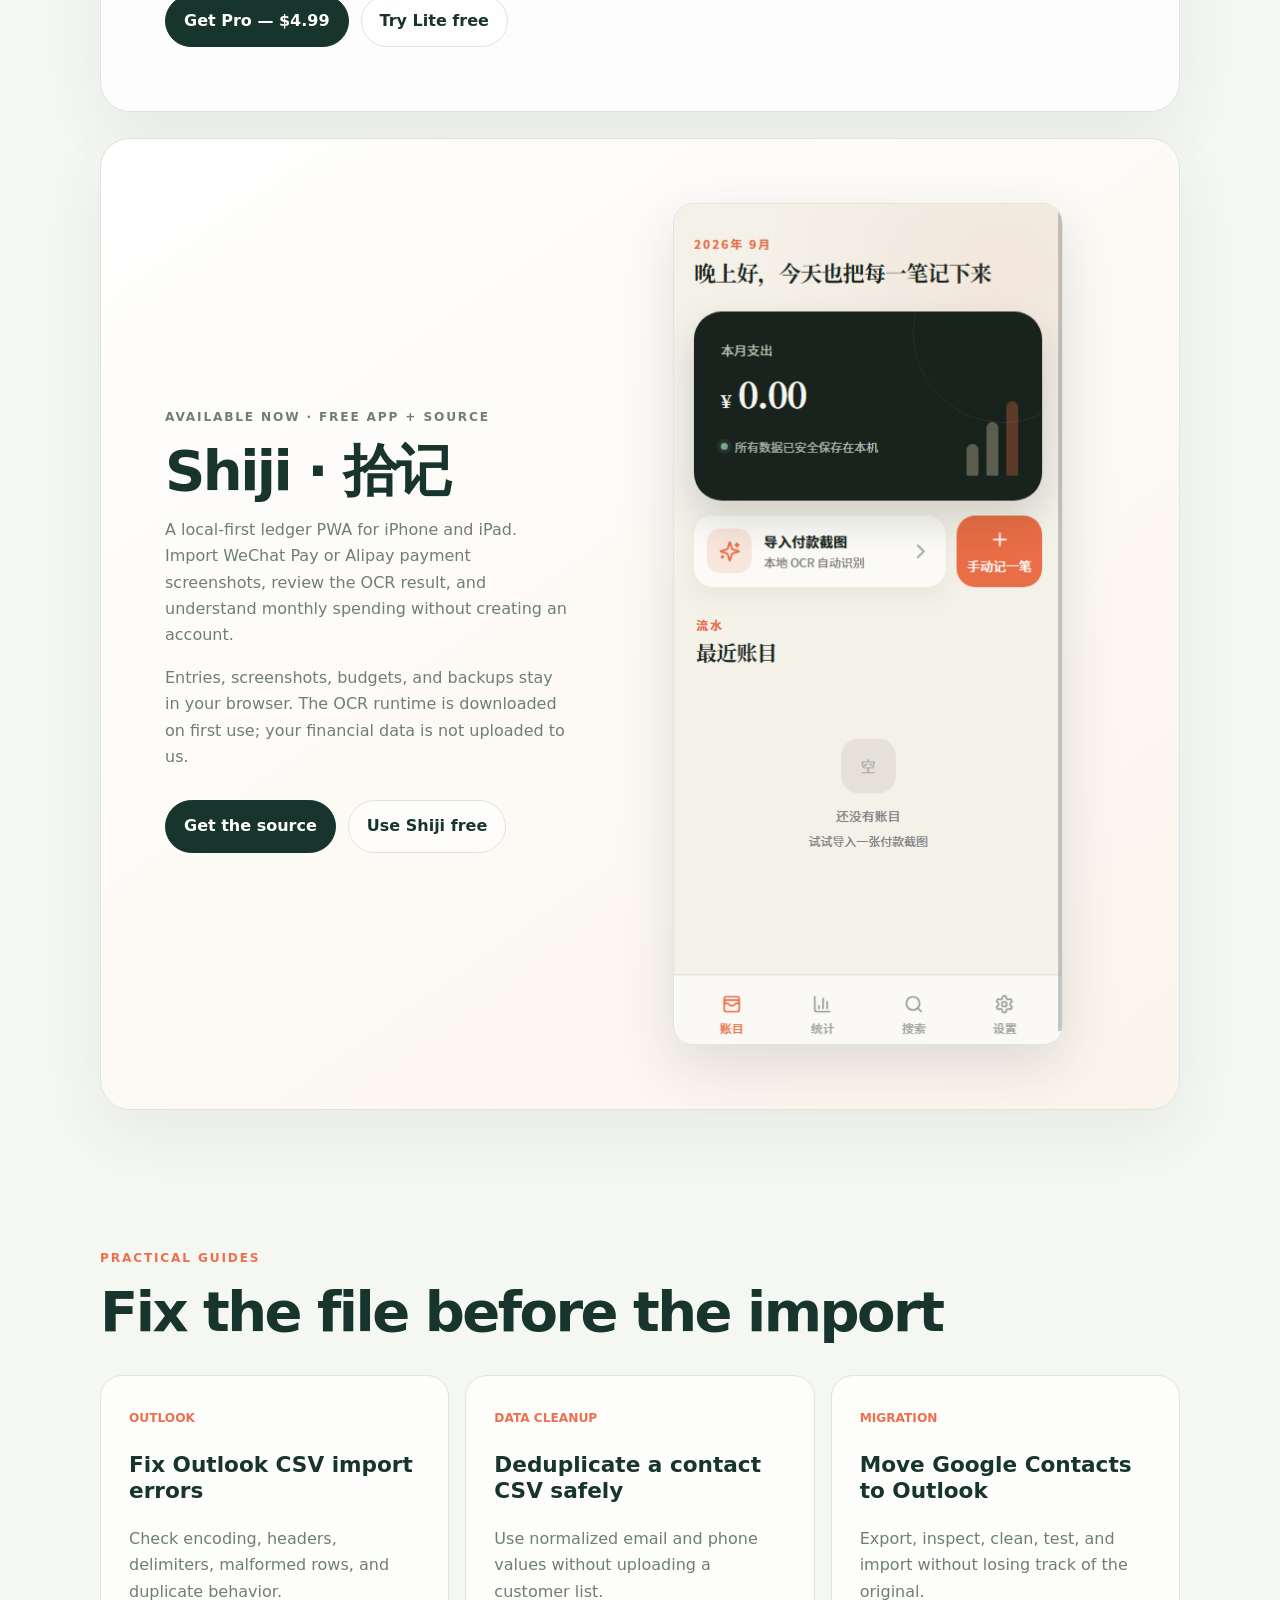
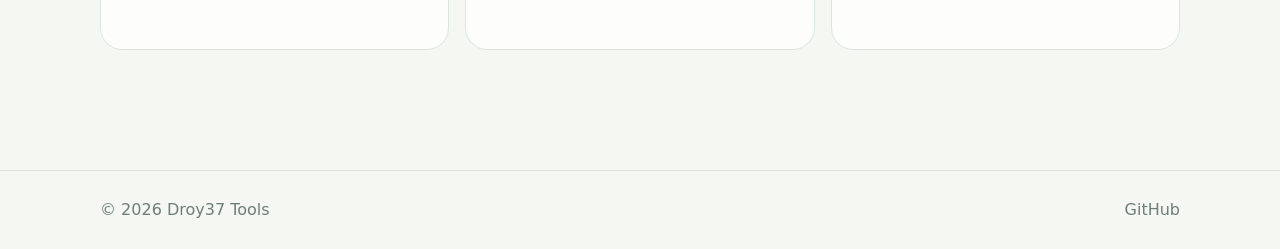
==== commit 8be4a7a0: "Refresh Droy37 Tools brand site" ====
--- a/index.html
+++ b/index.html
@@ -12,7 +12,6 @@
   <meta property="og:url" content="https://droy37-tools.github.io/">
   <meta property="og:image" content="https://droy37-tools.github.io/contact-csv-doctor/assets/preview.png">
   <link rel="stylesheet" href="/style.css">
-  <style>.product+.product{margin-top:28px}.shiji-preview{width:min(100%,390px);justify-self:center}</style>
   <script type="application/ld+json">{"@context":"https://schema.org","@type":"Organization","name":"Droy37 Tools","url":"https://droy37-tools.github.io/","sameAs":["https://github.com/Droy37-Tools"]}</script>
 </head>
 <body>
@@ -23,14 +22,20 @@
 
   <main>
     <section class="hero wrap">
-      <p class="eyebrow">Private by design</p>
-      <h1>Small tools.<br>Local data.<br>Less busywork.</h1>
-      <p class="lede">Focused utilities for awkward data jobs—built to work locally, explain what they change, and stay out of your way.</p>
-      <div class="actions"><a class="button primary" href="https://droy37-tools.github.io/contact-csv-doctor/lite/">Try Contact CSV Doctor Lite</a><a class="button" href="https://github.com/Droy37-Tools/contact-csv-doctor">View source</a></div>
-      <ul class="trust" aria-label="Product principles"><li>No account</li><li>No analytics</li><li>No uploads</li></ul>
+      <p class="eyebrow">Droy37 Tools</p>
+      <h1>Useful tools,<br>without the clutter.</h1>
+      <p class="lede">A small collection of focused, privacy-friendly tools for everyday data and productivity tasks.</p>
+      <div class="actions"><a class="button primary" href="#tools">Explore all tools</a><a class="button" href="https://github.com/Droy37-Tools">Visit GitHub</a></div>
+      <ul class="trust" aria-label="Product principles"><li>Free demos</li><li>Clear pricing</li><li>Local-first</li></ul>
     </section>
 
-    <section class="product wrap" id="tools" aria-labelledby="product-title">
+    <section class="tools-heading wrap" id="tools" aria-labelledby="tools-title">
+      <p class="eyebrow">Our tools</p>
+      <h2 id="tools-title">Pick the tool for the job</h2>
+      <p>Try the free version first. Upgrade only when it earns its place in your workflow.</p>
+    </section>
+
+    <section class="product csv-product wrap" aria-labelledby="product-title">
       <div>
         <p class="eyebrow">Available now · Free Lite + Pro</p>
         <h2 id="product-title">Contact CSV Doctor</h2>
@@ -41,7 +46,7 @@
       <a class="preview" href="https://droy37-tools.github.io/contact-csv-doctor/lite/" aria-label="Open Contact CSV Doctor Lite"><img src="https://droy37-tools.github.io/contact-csv-doctor/assets/preview.png" alt="Contact CSV Doctor interface showing contact cleanup results" loading="lazy"></a>
     </section>
 
-    <section class="product wrap" aria-labelledby="shiji-title">
+    <section class="product shiji-product wrap" aria-labelledby="shiji-title">
       <div>
         <p class="eyebrow">Available now · Free app + source</p>
         <h2 id="shiji-title">Shiji · 拾记</h2>
--- a/style.css
+++ b/style.css
@@ -1 +1,144 @@
-:root{color-scheme:dark;--bg:#071022;--panel:#0e1b34;--panel2:#122341;--text:#eef5ff;--muted:#a9b9d0;--line:#263a5c;--cyan:#22c9f3;--mint:#7ee6ac;--max:1080px}*{box-sizing:border-box}html{scroll-behavior:smooth}body{margin:0;background:radial-gradient(circle at 80% 0,#112a52 0,transparent 36rem),var(--bg);color:var(--text);font:16px/1.65 system-ui,-apple-system,"Segoe UI",sans-serif}a{color:inherit}.wrap{width:min(var(--max),calc(100% - 40px));margin-inline:auto}.site-header{width:min(1180px,calc(100% - 32px));height:78px;margin:auto;display:flex;align-items:center;justify-content:space-between}.brand{display:flex;align-items:center;gap:12px;text-decoration:none;font-weight:750}.brand img{border-radius:11px}.site-header nav{display:flex;gap:24px}.site-header nav a,footer a{color:var(--muted);text-decoration:none}.site-header nav a:hover,footer a:hover{color:var(--text)}.hero{padding:96px 0 112px}.eyebrow{color:var(--cyan);font-size:.78rem;font-weight:800;letter-spacing:.14em;text-transform:uppercase}.hero h1{max-width:820px;margin:12px 0 24px;font-size:clamp(3.25rem,9vw,7.4rem);line-height:.91;letter-spacing:-.065em}.lede{max-width:680px;color:var(--muted);font-size:clamp(1.08rem,2vw,1.35rem)}.actions{display:flex;flex-wrap:wrap;gap:12px;margin-top:32px}.button{display:inline-block;border:1px solid var(--line);border-radius:10px;padding:12px 17px;text-decoration:none;font-weight:750}.button:hover{border-color:var(--cyan)}.button.primary{border-color:transparent;background:linear-gradient(135deg,var(--cyan),var(--mint));color:#041326}.trust{display:flex;flex-wrap:wrap;gap:26px;margin:32px 0 0;padding:0;color:var(--muted);list-style:none}.trust li::before{content:"✓";margin-right:8px;color:var(--mint);font-weight:900}.product{display:grid;grid-template-columns:.9fr 1.1fr;gap:54px;align-items:center;padding:72px;border:1px solid var(--line);border-radius:26px;background:linear-gradient(145deg,var(--panel),#0a152b)}h2{margin:.25em 0;font-size:clamp(2rem,5vw,3.5rem);line-height:1.05;letter-spacing:-.045em}h3{font-size:1.35rem;line-height:1.2}.product p,.card p,.article p,.article li{color:var(--muted)}.text-link{color:var(--mint);font-weight:750;text-underline-offset:4px}.preview{display:block}.preview img{display:block;width:100%;border:1px solid var(--line);border-radius:16px;box-shadow:0 24px 70px #0008}.guides{padding:120px 0}.card-grid{display:grid;grid-template-columns:repeat(3,1fr);gap:16px;margin-top:36px}.card{min-height:245px;padding:28px;border:1px solid var(--line);border-radius:18px;background:var(--panel);text-decoration:none;transition:.18s transform,.18s border-color}.card:hover{transform:translateY(-3px);border-color:var(--cyan)}.card span{color:var(--cyan);font-size:.78rem;font-weight:800;text-transform:uppercase}.article{max-width:780px;padding:68px 0 110px}.breadcrumbs{color:var(--muted);font-size:.92rem}.breadcrumbs a{color:var(--muted)}.article h1{margin:16px 0 24px;font-size:clamp(2.5rem,7vw,4.8rem);line-height:1;letter-spacing:-.055em}.article h2{margin-top:2.1em;font-size:1.75rem}.article h3{margin-top:1.8em}.article li{margin:.55em 0}.answer{margin:34px 0;padding:22px 24px;border-left:4px solid var(--mint);background:var(--panel);border-radius:0 12px 12px 0}.note{padding:18px 20px;border:1px solid var(--line);border-radius:12px;background:var(--panel)}code{padding:.15em .35em;border-radius:5px;background:var(--panel2);color:#ccecff}.article .button{margin-top:18px}footer{border-top:1px solid var(--line);color:var(--muted)}footer .wrap{display:flex;justify-content:space-between;padding:26px 0}@media(max-width:760px){.hero{padding:62px 0 82px}.product{grid-template-columns:1fr;padding:30px;gap:28px}.card-grid{grid-template-columns:1fr}.guides{padding:84px 0}.site-header nav a:first-child{display:none}}
+:root {
+  color-scheme: light;
+  --bg: #f5f7f3;
+  --paper: #ffffff;
+  --soft: #edf4ef;
+  --ink: #17352c;
+  --text: #263b34;
+  --muted: #6f7e77;
+  --line: #dce6df;
+  --green: #39725f;
+  --orange: #ed704d;
+  --max: 1080px;
+}
+
+* { box-sizing: border-box; }
+html { scroll-behavior: smooth; }
+body {
+  margin: 0;
+  overflow-x: hidden;
+  color: var(--text);
+  background:
+    radial-gradient(circle at 90% 4%, rgba(237, 112, 77, .1), transparent 28rem),
+    radial-gradient(circle at 8% 34%, rgba(87, 151, 123, .09), transparent 25rem),
+    var(--bg);
+  font: 16px/1.65 system-ui, -apple-system, "Segoe UI", sans-serif;
+}
+a { color: inherit; }
+.wrap { width: min(var(--max), calc(100% - 40px)); margin-inline: auto; }
+
+.site-header {
+  position: sticky;
+  z-index: 10;
+  top: 0;
+  display: flex;
+  align-items: center;
+  justify-content: space-between;
+  width: min(1180px, calc(100% - 32px));
+  height: 76px;
+  margin: auto;
+  background: rgba(245, 247, 243, .86);
+  backdrop-filter: blur(16px);
+}
+.brand { display: flex; align-items: center; gap: 12px; color: var(--ink); font-weight: 780; text-decoration: none; }
+.brand img { border-radius: 12px; }
+.site-header nav { display: flex; gap: 24px; }
+.site-header nav a, footer a { color: var(--muted); text-decoration: none; }
+.site-header nav a:hover, footer a:hover { color: var(--ink); }
+
+.hero { padding: 100px 0 116px; }
+.eyebrow { color: var(--orange); font-size: .76rem; font-weight: 800; letter-spacing: .15em; text-transform: uppercase; }
+.hero h1 {
+  max-width: 880px;
+  margin: 12px 0 26px;
+  color: var(--ink);
+  font-size: clamp(3.4rem, 9vw, 7rem);
+  line-height: .94;
+  letter-spacing: -.06em;
+}
+.lede { max-width: 670px; color: var(--muted); font-size: clamp(1.08rem, 2vw, 1.35rem); }
+.actions { display: flex; flex-wrap: wrap; gap: 12px; margin-top: 30px; }
+.button {
+  display: inline-block;
+  padding: 12px 18px;
+  border: 1px solid var(--line);
+  border-radius: 999px;
+  background: rgba(255, 255, 255, .72);
+  color: var(--ink);
+  font-weight: 750;
+  text-decoration: none;
+}
+.button:hover { border-color: var(--green); }
+.button.primary { border-color: var(--ink); background: var(--ink); color: #fff; }
+.button.primary:hover { border-color: var(--green); background: var(--green); }
+.trust { display: flex; flex-wrap: wrap; gap: 25px; margin: 30px 0 0; padding: 0; color: var(--muted); list-style: none; }
+.trust li::before { content: "✓"; margin-right: 8px; color: var(--green); font-weight: 900; }
+
+.tools-heading { padding: 32px 0 34px; scroll-margin-top: 80px; }
+.tools-heading h2 { max-width: 720px; }
+.tools-heading p:last-child { max-width: 650px; color: var(--muted); }
+.product {
+  display: grid;
+  grid-template-columns: .9fr 1.1fr;
+  gap: 52px;
+  align-items: center;
+  margin-bottom: 26px;
+  padding: 64px;
+  border: 1px solid var(--line);
+  border-radius: 30px;
+  background: rgba(255, 255, 255, .82);
+  box-shadow: 0 22px 60px rgba(39, 71, 58, .07);
+}
+.shiji-product { background: linear-gradient(145deg, #fff, #fbf4ec); }
+h2 { margin: .25em 0; color: var(--ink); font-size: clamp(2rem, 5vw, 3.5rem); line-height: 1.06; letter-spacing: -.045em; }
+h3 { color: var(--ink); font-size: 1.35rem; line-height: 1.2; }
+.product p, .card p, .article p, .article li { color: var(--muted); }
+.preview { display: block; }
+.preview img {
+  display: block;
+  width: 100%;
+  border: 1px solid var(--line);
+  border-radius: 20px;
+  box-shadow: 0 20px 55px rgba(42, 58, 51, .14);
+}
+.shiji-preview { width: min(100%, 390px); justify-self: center; }
+
+.guides { padding: 100px 0 120px; }
+.card-grid { display: grid; grid-template-columns: repeat(3, 1fr); gap: 16px; margin-top: 34px; }
+.card {
+  min-height: 230px;
+  padding: 28px;
+  border: 1px solid var(--line);
+  border-radius: 22px;
+  background: rgba(255, 255, 255, .78);
+  text-decoration: none;
+  transition: .18s transform, .18s border-color;
+}
+.card:hover { transform: translateY(-3px); border-color: var(--green); }
+.card span { color: var(--orange); font-size: .76rem; font-weight: 800; text-transform: uppercase; }
+
+.article { max-width: 780px; padding: 68px 0 110px; }
+.breadcrumbs { color: var(--muted); font-size: .92rem; }
+.breadcrumbs a { color: var(--muted); }
+.article h1 { margin: 16px 0 24px; color: var(--ink); font-size: clamp(2.5rem, 7vw, 4.8rem); line-height: 1; letter-spacing: -.055em; }
+.article h2 { margin-top: 2.1em; font-size: 1.75rem; }
+.article h3 { margin-top: 1.8em; }
+.article li { margin: .55em 0; }
+.answer { margin: 34px 0; padding: 22px 24px; border-left: 4px solid var(--green); border-radius: 0 14px 14px 0; background: var(--soft); }
+.note { padding: 18px 20px; border: 1px solid var(--line); border-radius: 14px; background: var(--paper); }
+code { padding: .15em .35em; border-radius: 5px; background: var(--soft); color: var(--ink); }
+.article .button { margin-top: 18px; }
+
+footer { border-top: 1px solid var(--line); color: var(--muted); }
+footer .wrap { display: flex; justify-content: space-between; padding: 26px 0; }
+
+@media (max-width: 760px) {
+  .site-header nav { display: none; }
+  .hero { padding: 62px 0 84px; }
+  .hero h1 { font-size: clamp(3rem, 14vw, 4rem); }
+  .trust { gap: 12px 18px; font-size: .92rem; }
+  .tools-heading { padding-top: 12px; }
+  .product { grid-template-columns: 1fr; gap: 28px; padding: 30px; }
+  .card-grid { grid-template-columns: 1fr; }
+  .guides { padding: 72px 0 84px; }
+}
